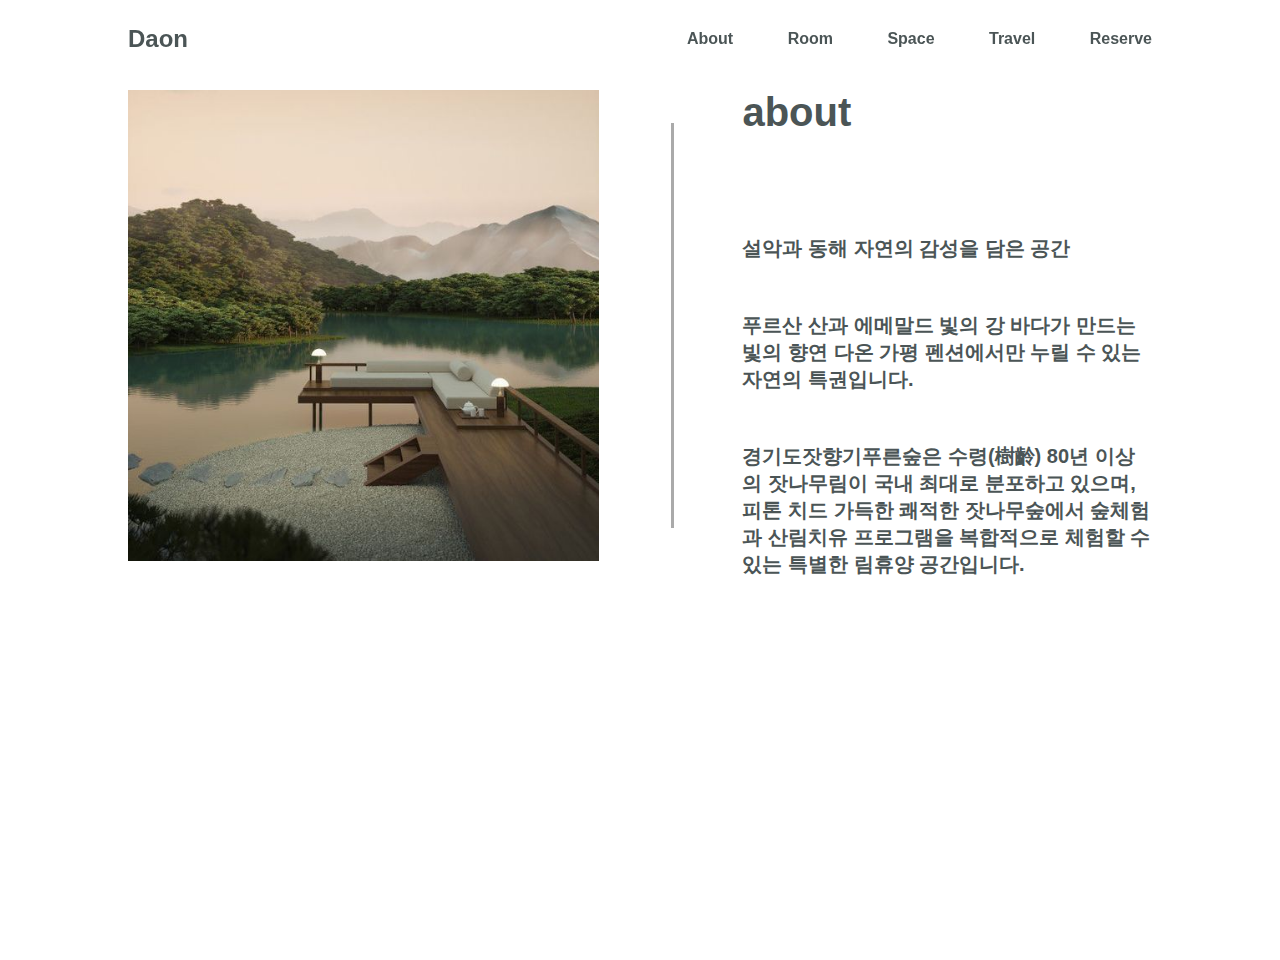
==== index2.html @ 3c0a7665 "v-1" ====
<!DOCTYPE html>
<html lang="en">

<head>


    <meta charset="UTF-8">
    <meta http-equiv="X-UA-Compatible" content="IE=edge">
    <meta name="viewport" content="width=device-width, initial-scale=1.0">
    <title>Document</title>
    <link href="css/index2.css" rel="stylesheet">

</head>

<body>

    <div class="wrap">


        <header>


            <h2><a href="index.html">Daon</a></h2>

            <nav>
                <ul>
                    <li><a href="index2.html"> <b>about</b> </a> </li>
                <li><a href="index3.html"> <b>room</b> </a> </li>
                <li><a href="index4.html"> <b>space</b> </a> </li>
                <li><a href="index5.html"> <b>travel</b> </a> </li>
                <li><a href="index6.html"> <b>reserve </b> </a> </li>
                </ul>
            </nav>

        </header>

        <main>

            <div class="s-01">


                <div class="left">

                        <div class="i-01">
                            <img src="img/2PAGE.png">
                        </div>

                </div>  


                <article class="right">
                    
                    <div class="section">

                        <h1><b>about</b></h1>
                    
                        <b> 설악과 동해 자연의 감성을 담은 공간</b>

                        <p>
                            푸르산 산과 에메말드 빛의 강 바다가 만드는 
                            빛의 향연 다온 가평 펜션에서만 누릴 수 있는 자연의
                            특권입니다.
                        </p>

                        <p>
                            경기도잣향기푸른숲은 수령(樹齡) 80년 이상의
                            잣나무림이 국내 최대로 분포하고 있으며,피톤
                            치드 가득한 쾌적한 잣나무숲에서 숲체험과
                            산림치유 프로그램을 복합적으로 체험할 수 있는
                            특별한 림휴양 공간입니다.

                        </p>

                    </div>

                </article>
            </div>
        </main>



</body>

</html>
---- css/index2.css ----
@import url('./common.css');


main{
    margin-top: 60px;
}


main .s-01{
    justify-content: space-between;

    padding-top: 30px;
    display: flex;
}


main .s-01 .left{
    width:46%;
    position:relative;
}

main .s-01 .left img{width:100%}

main .s-01 .left .i-01{
    position:sticky;
    top : 90px;
}

.left .i-01::after{

    content:'';
    position: absolute;
    bottom: 7%;
    right: -16%;
    width:0.7%; height:86%;
    background:#aaa;
}

main .right{

    padding : 0px;
    font-size : 20px;
    width: 40%;
}


.right .section h1{

    margin-bottom: 100px;

}

.right .section p{

    margin-bottom: 50px;
    margin-top: 50px;
}
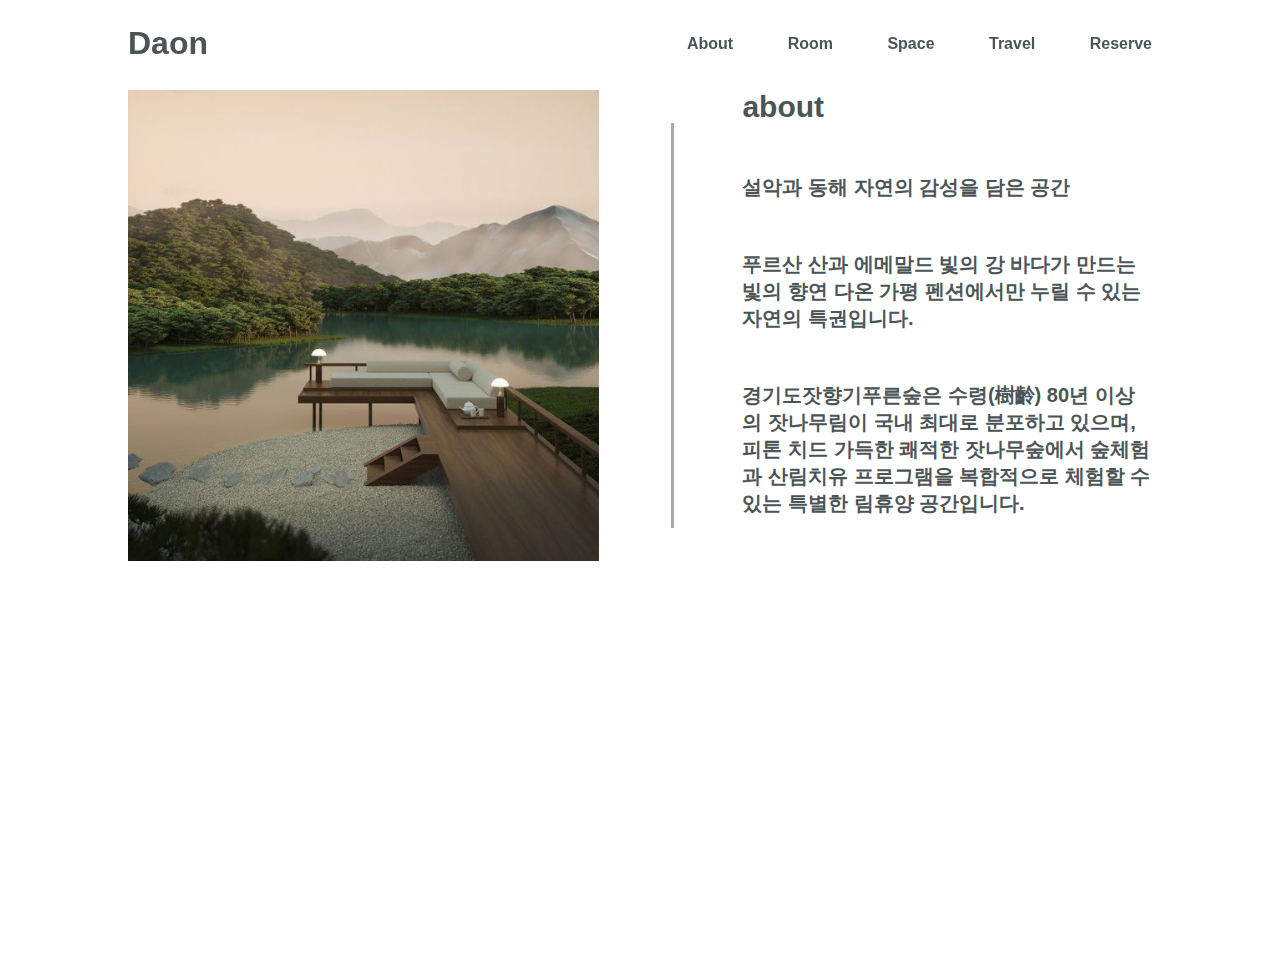
==== commit 6103fa60: "Add files via upload" ====
--- a/index2.html
+++ b/index2.html
@@ -1,84 +1,102 @@
-<!DOCTYPE html>
-<html lang="en">
-
-<head>
-
-
-    <meta charset="UTF-8">
-    <meta http-equiv="X-UA-Compatible" content="IE=edge">
-    <meta name="viewport" content="width=device-width, initial-scale=1.0">
-    <title>Document</title>
-    <link href="css/index2.css" rel="stylesheet">
-
-</head>
-
-<body>
-
-    <div class="wrap">
-
-
-        <header>
-
-
-            <h2><a href="index.html">Daon</a></h2>
-
-            <nav>
-                <ul>
-                    <li><a href="index2.html"> <b>about</b> </a> </li>
-                <li><a href="index3.html"> <b>room</b> </a> </li>
-                <li><a href="index4.html"> <b>space</b> </a> </li>
-                <li><a href="index5.html"> <b>travel</b> </a> </li>
-                <li><a href="index6.html"> <b>reserve </b> </a> </li>
-                </ul>
-            </nav>
-
-        </header>
-
-        <main>
-
-            <div class="s-01">
-
-
-                <div class="left">
-
-                        <div class="i-01">
-                            <img src="img/2PAGE.png">
-                        </div>
-
-                </div>  
-
-
-                <article class="right">
-                    
-                    <div class="section">
-
-                        <h1><b>about</b></h1>
-                    
-                        <b> 설악과 동해 자연의 감성을 담은 공간</b>
-
-                        <p>
-                            푸르산 산과 에메말드 빛의 강 바다가 만드는 
-                            빛의 향연 다온 가평 펜션에서만 누릴 수 있는 자연의
-                            특권입니다.
-                        </p>
-
-                        <p>
-                            경기도잣향기푸른숲은 수령(樹齡) 80년 이상의
-                            잣나무림이 국내 최대로 분포하고 있으며,피톤
-                            치드 가득한 쾌적한 잣나무숲에서 숲체험과
-                            산림치유 프로그램을 복합적으로 체험할 수 있는
-                            특별한 림휴양 공간입니다.
-
-                        </p>
-
-                    </div>
-
-                </article>
-            </div>
-        </main>
-
-
-
-</body>
-
+<!DOCTYPE html>
+<html lang="en">
+
+<head>
+
+
+    <meta charset="UTF-8">
+    <meta http-equiv="X-UA-Compatible" content="IE=edge">
+    <meta name="viewport" content="width=device-width, initial-scale=1.0">
+    <title>Document</title>
+    <link href="css/index2.css" rel="stylesheet">
+
+</head>
+
+<body>
+
+    <div class="wrap">
+
+
+            <header>
+
+                <h1><a href="index.html">Daon</a></h1>
+
+                <nav>
+
+                    <ul>
+                        <li><a href="index2.html"> <b>about</b> </a> </li>
+                        <li><a href="index3.html"> <b>room</b> </a> </li>
+                        <li><a href="index4.html"> <b>space</b> </a> </li>
+                        <li><a href="index5.html"> <b>travel</b> </a> </li>
+                        <li><a href="index6.html"> <b>reserve </b> </a> </li>
+                    </ul>
+
+
+                    <div class="buger">
+
+                        <div class="line 1"></div>
+                        <div class="line 2"></div>
+                        <div class="line 3"></div>
+
+                    </div>
+
+
+                </nav>
+
+            </header>
+
+    
+
+
+
+        <main>
+
+            <div class="s-01">
+
+
+                <div class="left">
+
+                    <div class="i-01">
+
+                        <img src="img/2PAGE.png">
+
+                    </div>
+
+                </div>
+
+
+                <article class="right">
+
+                    <div class="section">
+
+                        <h2>about</h2>
+
+                        <p> 설악과 동해 자연의 감성을 담은 공간</p>
+
+                        <p>
+                            푸르산 산과 에메말드 빛의 강 바다가 만드는
+                            빛의 향연 다온 가평 펜션에서만 누릴 수 있는 자연의
+                            특권입니다.
+                        </p>
+
+                        <p>
+                            경기도잣향기푸른숲은 수령(樹齡) 80년 이상의
+                            잣나무림이 국내 최대로 분포하고 있으며,피톤
+                            치드 가득한 쾌적한 잣나무숲에서 숲체험과
+                            산림치유 프로그램을 복합적으로 체험할 수 있는
+                            특별한 림휴양 공간입니다.
+
+                        </p>
+
+                    </div>
+
+                </article>
+            </div>
+        </main>
+
+    </div>
+
+
+</body>
+
 </html>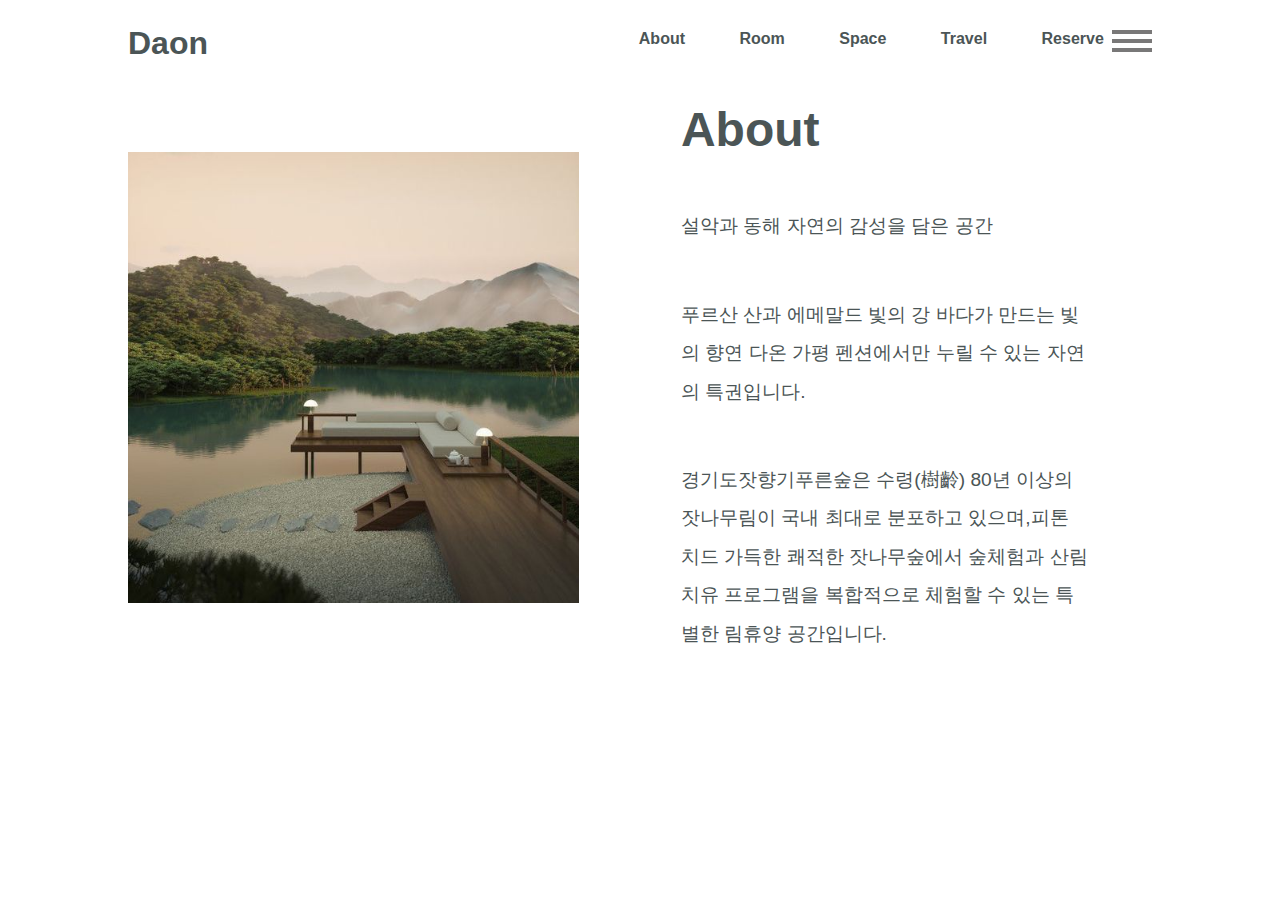
==== commit 7a2c118b: "update" ====
--- a/index2.html
+++ b/index2.html
@@ -1,102 +1,102 @@
-<!DOCTYPE html>
-<html lang="en">
-
-<head>
-
-
-    <meta charset="UTF-8">
-    <meta http-equiv="X-UA-Compatible" content="IE=edge">
-    <meta name="viewport" content="width=device-width, initial-scale=1.0">
-    <title>Document</title>
-    <link href="css/index2.css" rel="stylesheet">
-
-</head>
-
-<body>
-
-    <div class="wrap">
-
-
-            <header>
-
-                <h1><a href="index.html">Daon</a></h1>
-
-                <nav>
-
-                    <ul>
-                        <li><a href="index2.html"> <b>about</b> </a> </li>
-                        <li><a href="index3.html"> <b>room</b> </a> </li>
-                        <li><a href="index4.html"> <b>space</b> </a> </li>
-                        <li><a href="index5.html"> <b>travel</b> </a> </li>
-                        <li><a href="index6.html"> <b>reserve </b> </a> </li>
-                    </ul>
-
-
-                    <div class="buger">
-
-                        <div class="line 1"></div>
-                        <div class="line 2"></div>
-                        <div class="line 3"></div>
-
-                    </div>
-
-
-                </nav>
-
-            </header>
-
-    
-
-
-
-        <main>
-
-            <div class="s-01">
-
-
-                <div class="left">
-
-                    <div class="i-01">
-
-                        <img src="img/2PAGE.png">
-
-                    </div>
-
-                </div>
-
-
-                <article class="right">
-
-                    <div class="section">
-
-                        <h2>about</h2>
-
-                        <p> 설악과 동해 자연의 감성을 담은 공간</p>
-
-                        <p>
-                            푸르산 산과 에메말드 빛의 강 바다가 만드는
-                            빛의 향연 다온 가평 펜션에서만 누릴 수 있는 자연의
-                            특권입니다.
-                        </p>
-
-                        <p>
-                            경기도잣향기푸른숲은 수령(樹齡) 80년 이상의
-                            잣나무림이 국내 최대로 분포하고 있으며,피톤
-                            치드 가득한 쾌적한 잣나무숲에서 숲체험과
-                            산림치유 프로그램을 복합적으로 체험할 수 있는
-                            특별한 림휴양 공간입니다.
-
-                        </p>
-
-                    </div>
-
-                </article>
-            </div>
-        </main>
-
-    </div>
-
-
-</body>
-
+<!DOCTYPE html>
+<html lang="en">
+
+<head>
+
+
+    <meta charset="UTF-8">
+    <meta http-equiv="X-UA-Compatible" content="IE=edge">
+    <meta name="viewport" content="width=device-width, initial-scale=1.0">
+    <title>Document</title>
+    <link href="css/index2.css" rel="stylesheet">
+
+</head>
+
+<body>
+
+    <div class="wrap">
+
+
+            <header>
+
+                <h1><a href="index.html">Daon</a></h1>
+
+                <nav>
+
+                    <ul>
+                        <li><a href="index2.html"> <b>about</b> </a> </li>
+                        <li><a href="index3.html"> <b>room</b> </a> </li>
+                        <li><a href="index4.html"> <b>space</b> </a> </li>
+                        <li><a href="index5.html"> <b>travel</b> </a> </li>
+                        <li><a href="index6.html"> <b>reserve </b> </a> </li>
+                    </ul>
+
+
+                    <div class="buger">
+
+                        <div class="line 1"></div>
+                        <div class="line 2"></div>
+                        <div class="line 3"></div>
+
+                    </div>
+
+
+                </nav>
+
+            </header>
+
+    
+
+
+
+        <main>
+
+            <div class="s-01">
+
+
+                <div class="left">
+
+                    <div class="i-01">
+
+                        <img src="img/2PAGE.png">
+
+                    </div>
+
+                </div>
+
+
+                <article class="right">
+
+                    <div class="section">
+
+                        <h2>about</h2>
+
+                        <p> 설악과 동해 자연의 감성을 담은 공간</p>
+
+                        <p>
+                            푸르산 산과 에메말드 빛의 강 바다가 만드는
+                            빛의 향연 다온 가평 펜션에서만 누릴 수 있는 자연의
+                            특권입니다.
+                        </p>
+
+                        <p>
+                            경기도잣향기푸른숲은 수령(樹齡) 80년 이상의
+                            잣나무림이 국내 최대로 분포하고 있으며,피톤
+                            치드 가득한 쾌적한 잣나무숲에서 숲체험과
+                            산림치유 프로그램을 복합적으로 체험할 수 있는
+                            특별한 림휴양 공간입니다.
+
+                        </p>
+
+                    </div>
+
+                </article>
+            </div>
+        </main>
+
+    </div>
+
+
+</body>
+
 </html>--- a/css/index2.css
+++ b/css/index2.css
@@ -1,57 +1,118 @@
 @import url('./common.css');
 
 
-main{
-    margin-top: 60px;
-}
+    .s-01{
+        justify-content: space-between;
+        display: flex;
+        align-items: center;
+    }
+    .s-01 .left{width:44%;}
+    .s-01 .left .i-01{
+        width: 100%;
+        position:sticky;
+        top : 90px;
+    }
+    .s-01 .left img{width:100%}
 
 
-main .s-01{
-    justify-content: space-between;
+    .right{
+        padding : 0px;
+        font-size : 15px;
+        width: 40%;
+        margin-right:auto;
+        margin-left:10%;
+    }
 
-    padding-top: 30px;
-    display: flex;
-}
+    .right .section p{
+        margin-top: 50px;
+        line-height:2;
+        font-size:1.2rem;
+        font-weight: normal;
+    }
+    header nav {
+
+        width: 55%;
+        display: flex;
+        justify-content: space-between;
+    }
+
+    header nav .buger div{
+
+        width: 40px;
+        height: 4px;
+        background: rgb(121, 120, 120);
+        margin-bottom: 5px;
+    }
 
 
-main .s-01 .left{
-    width:46%;
-    position:relative;
-}
-
-main .s-01 .left img{width:100%}
-
-main .s-01 .left .i-01{
-    position:sticky;
-    top : 90px;
-}
-
-.left .i-01::after{
-
-    content:'';
-    position: absolute;
-    bottom: 7%;
-    right: -16%;
-    width:0.7%; height:86%;
-    background:#aaa;
-}
-
-main .right{
-
-    padding : 0px;
-    font-size : 20px;
-    width: 40%;
-}
 
 
-.right .section h1{
 
-    margin-bottom: 100px;
 
-}
 
-.right .section p{
+/* 핸드폰 용 */
 
-    margin-bottom: 50px;
-    margin-top: 50px;
+@media  (max-width:767px) {
+    
+    .wrap {width: 90%;}
+
+    h2{font-size: 2rem;
+        margin-top: 40%;
+        color: rgb(75, 85, 86);
+    }
+
+    
+    header {width: 90%;
+    margin: 0 auto;}
+    
+    .wrap header h1{font-size: 2rem;}
+
+    header nav ul li {display: inline-block;}
+
+    header nav{
+        width: 60%;
+        display: flex;
+        justify-content: flex-end;
+    
+    }
+
+    .s-01{
+        width: 100%;
+        height: 100vh;
+        justify-content: space-between;
+        display: flex;
+        align-items: center;
+    }
+    .s-01 .left{
+        width:44%;}
+
+    .s-01 .left .i-01{
+        width: 100%;
+        position:sticky;
+        top : 90px;
+    }
+    .s-01 .left img{width:100%}
+
+
+    .right{
+        padding : 0px;
+        font-size : 15px;
+        width: 40%;
+        margin-right:auto;
+        margin-left:10%;
+    }
+
+    .right .section p{
+        margin-top: 25px;
+        line-height:2;
+        font-size: 0.5rem;
+        font-weight: normal;
+
+    }
+
+    nav ul {display: block;
+        display: none;
+    }
+
+
 }